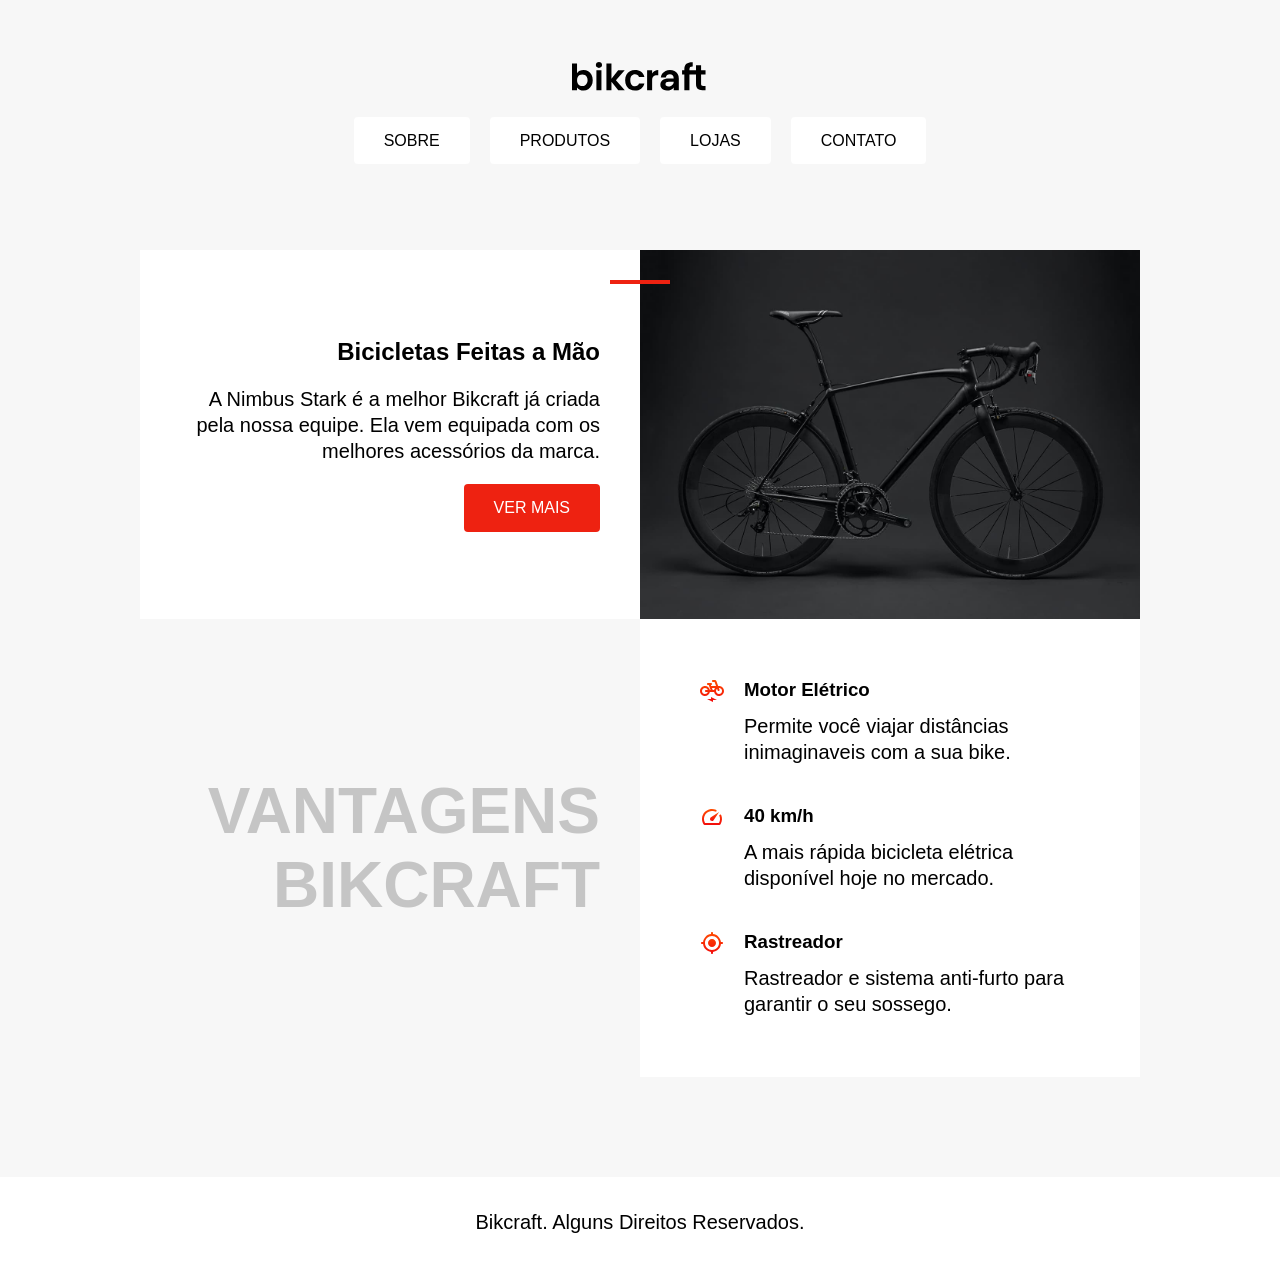
==== Project-bikcraft/index.html @ 4eceb5c4 "Add Bikcraft landing page project Add new Bikcraft landing page project with HTML structure, CSS sty" ====
<!DOCTYPE html>
<html lang="pt-br">

<head>
  <meta charset="UTF-8">
  <meta name="viewport" content="width=device-width, initial-scale=1.0">
  <meta name="author" content="Davi-src">
  <!--======= Style =======-->
  <link rel="stylesheet" href="style.css">
  <title>Bikcraft</title>
</head>

<body>

  <header>
    <div class="logo">
      <a href="#"><img src="img/bikcraft.svg" alt="logo_bikcraft"></a>
    </div>
    <nav>
      <ul class="nav-list">
        <li><a href="#">sobre</a></li>
        <li><a href="#">Produtos</a></li>
        <li><a href="#">Lojas</a></li>
        <li><a href="#">ConTatO</a></li>
      </ul>
    </nav>
  </header>

  <section class="grid">
    <div class="content">
      <span class="detalhe"></span>
      <h1>Bicicletas Feitas a Mão</h1>
      <p>
        A Nimbus Stark é a melhor Bikcraft já criada pela nossa equipe. Ela vem equipada com os melhores acessórios da marca.
      </p>

      <a href="#">VER MAIS</a>
    </div>

    <img src="img/bicicleta.jpg" alt="Bicicleta">

    <h2 class="subtitulo">
      Vantagens <br> bikcraft
    </h2>

    <div class="vantagens">
      <div class="vantagens-item">
        
          <img src="img/eletrica.svg" alt="">
          <h3>
            Motor Elétrico
          </h3>
        
        <p>
          Permite você viajar distâncias inimaginaveis com a sua bike.
        </p>
      </div>

      <div class="vantagens-item">
        
          <img src="img/velocidade.svg" alt="">
          <h3>
            40 km/h
          </h3>
        
        <p>
          A mais rápida bicicleta elétrica disponível hoje no mercado.
        </p>
      </div>

      <div class="vantagens-item">
        
          <img src="img/rastreador.svg" alt="">
          <h3>
            Rastreador
          </h3>
        
        <p>
          Rastreador e sistema anti-furto para garantir o seu sossego.
        </p>
      </div>
    </div>

  </section>

  <footer>
    <p>Bikcraft. Alguns Direitos Reservados.</p>
  </footer>

</body>

</html>
---- Project-bikcraft/style.css ----
* {
  margin: 0; padding: 0;
  box-sizing: border-box;
  outline: none;
  text-decoration: none;
  list-style: none;
}

body {
  width: 100dvw;
  height: 100dvh;
  background: #f7f7f7;
  font-family: Arial, Helvetica, sans-serif;
  display: grid;
  gap: 60px;
  justify-items: center;
}

img {
  max-width: 100%;
  display: block;
}

p{
  font-size: 20px;
  line-height: 1.3;
}

header {
  margin-top: 60px;
  width: 100%;
  display: flex;
  flex-direction: column;
  align-items: center;
}

nav {
  margin-top: 40px;
}

.nav-list {
  display: flex;
  gap: 20px;;
}

.nav-list li a {
  padding: 15px 30px;
  background-color: #fff;
  border-radius: 4px;
  color: #000;
  text-transform: uppercase;
}

/* section */
.grid {
  margin: 40px 0px;
  display: grid;
  grid-template-columns: 1fr 1fr;
  max-width: 1000px;
}

.content {
  background: #fff; 
  padding: 40px;
  text-align: right;
  display: grid;
  align-content: center;
  justify-items: end;
  gap: 20px;
  position: relative;
}

.content .detalhe {
  position: absolute;
  width: 60px;
  height: 4px;
  background: #ee2211;
  top: 30px;
  right: -30px;
}

.content a {
  padding: 15px 30px;
  background: #ee2211;
  border-radius: 4px;
  color: #fff;
  text-transform: uppercase;
}

.subtitulo {
  font-size: 64px;
  text-transform: uppercase;
  text-align: right;
  align-self: center;
  color: rgba(0, 0, 0, 0.2);
  padding: 40px;
}

.vantagens {
  background: #fff;
  padding: 40px;
}

.vantagens-item {
  display: grid;
  grid-template-columns: auto 1fr;
  gap: 10px 20px;
  padding: 20px;
}

.vantagens-item p {
  font-size: 20px;
  grid-column: 2;
}


/*fim section*/

footer {
  width: 100%;
  background: #fff;
  text-align: center;
  padding: 32px 0;
}

footer p {
  font-size: 20px;
}
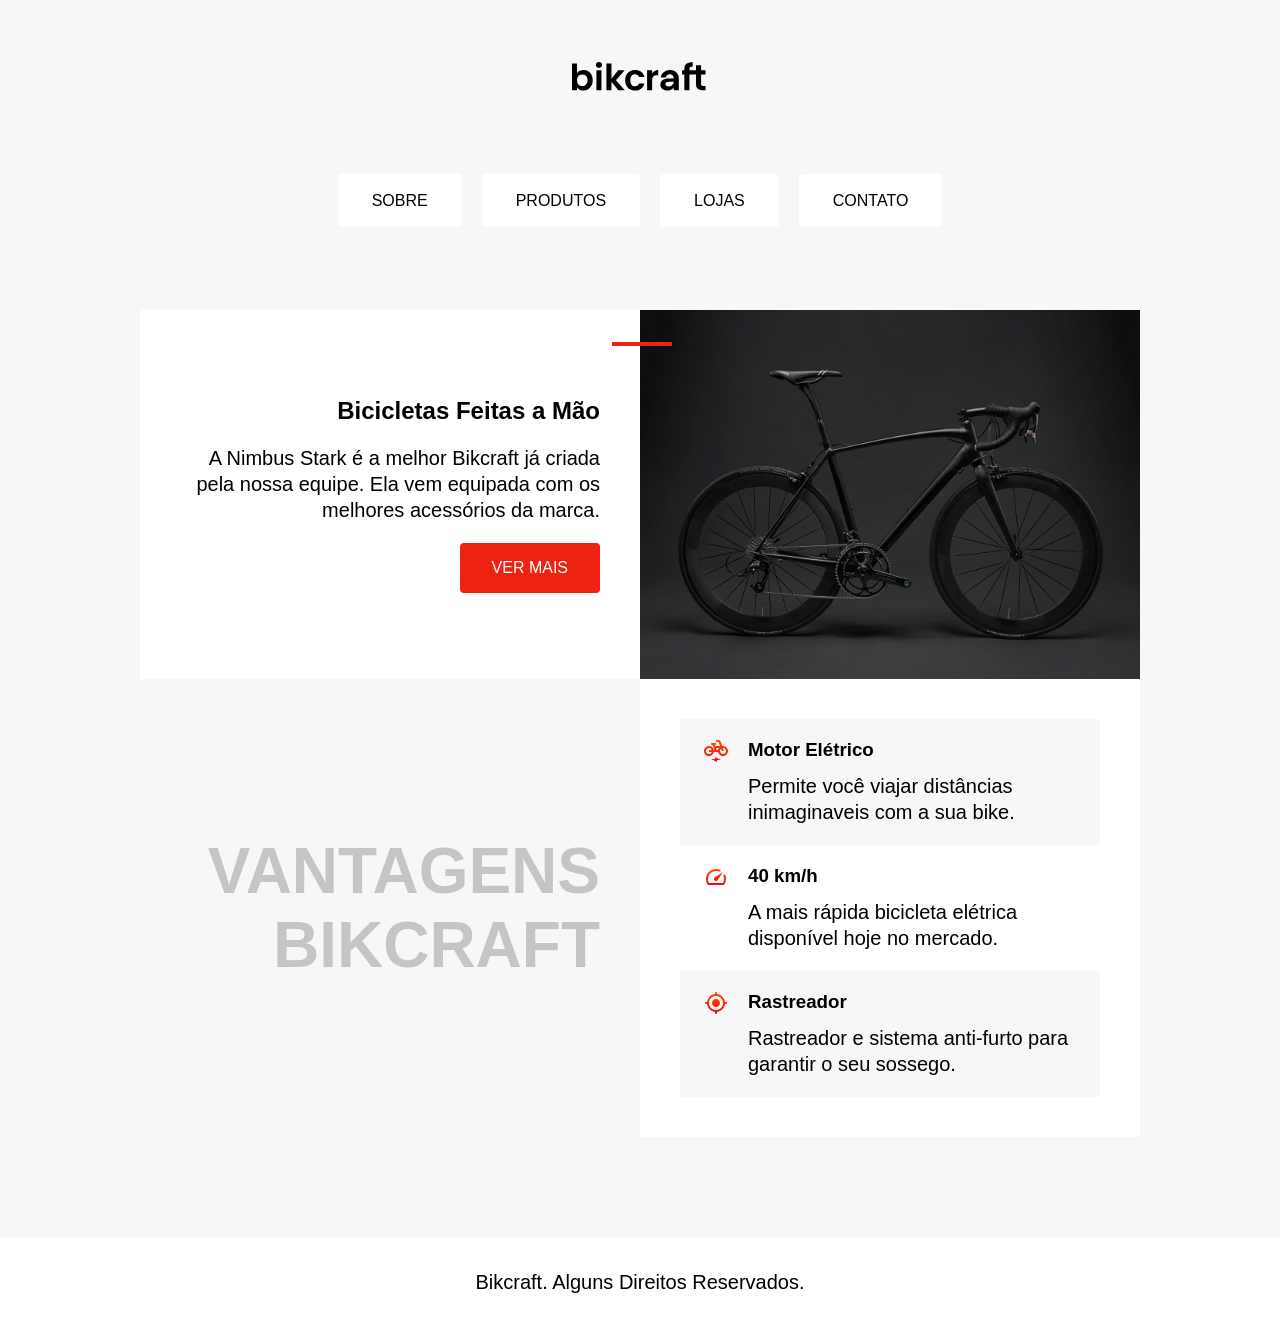
==== commit 96abdfa2: "Convert px to rem and enhance interactions Refactor CSS to use rem units instead of pixels for bette" ====
--- a/Project-bikcraft/index.html
+++ b/Project-bikcraft/index.html
@@ -28,7 +28,6 @@
 
   <section class="grid">
     <div class="content">
-      <span class="detalhe"></span>
       <h1>Bicicletas Feitas a Mão</h1>
       <p>
         A Nimbus Stark é a melhor Bikcraft já criada pela nossa equipe. Ela vem equipada com os melhores acessórios da marca.
--- a/Project-bikcraft/style.css
+++ b/Project-bikcraft/style.css
@@ -12,7 +12,7 @@
   background: #f7f7f7;
   font-family: Arial, Helvetica, sans-serif;
   display: grid;
-  gap: 60px;
+  gap: 3.75rem;
   justify-items: center;
 }
 
@@ -22,38 +22,44 @@
 }
 
 p{
-  font-size: 20px;
+  font-size: 1.25rem;
   line-height: 1.3;
 }
 
 header {
-  margin-top: 60px;
+  margin-top: 3.75rem;
   width: 100%;
   display: flex;
   flex-direction: column;
   align-items: center;
+  gap: 3.75rem;
 }
 
 nav {
-  margin-top: 40px;
+  margin-top: 2.5rem;
 }
 
 .nav-list {
   display: flex;
-  gap: 20px;;
+  gap: 1.25rem;
 }
 
 .nav-list li a {
-  padding: 15px 30px;
+  padding: 1rem 2rem;
   background-color: #fff;
   border-radius: 4px;
   color: #000;
   text-transform: uppercase;
+  border: 2px solid transparent;
+}
+
+.nav-list li a:hover {
+  border-color: #ee2211;
 }
 
 /* section */
 .grid {
-  margin: 40px 0px;
+  margin: 2.5rem 0px;
   display: grid;
   grid-template-columns: 1fr 1fr;
   max-width: 1000px;
@@ -61,55 +67,70 @@
 
 .content {
   background: #fff; 
-  padding: 40px;
+  padding: 2.5rem;
   text-align: right;
   display: grid;
   align-content: center;
   justify-items: end;
-  gap: 20px;
+  gap: 1.25rem;
   position: relative;
 }
 
-.content .detalhe {
+.content h1::before {
+  content: "";
   position: absolute;
-  width: 60px;
+  width: 3.75rem;
   height: 4px;
   background: #ee2211;
-  top: 30px;
-  right: -30px;
+  top: 2rem;
+  right: -2rem;
 }
 
 .content a {
-  padding: 15px 30px;
+  padding: 1rem 2rem;
   background: #ee2211;
   border-radius: 4px;
   color: #fff;
   text-transform: uppercase;
 }
 
+.content a:hover {
+  background: #900;
+}
+
 .subtitulo {
+  background: url(./img/onda.svg);
   font-size: 64px;
   text-transform: uppercase;
   text-align: right;
   align-self: center;
   color: rgba(0, 0, 0, 0.2);
-  padding: 40px;
+  padding: 2.5rem;
 }
 
 .vantagens {
   background: #fff;
-  padding: 40px;
+  padding: 2.5rem;
 }
 
 .vantagens-item {
   display: grid;
   grid-template-columns: auto 1fr;
-  gap: 10px 20px;
-  padding: 20px;
+  gap: 10px 1.25rem;
+  padding: 1.25rem;
+  border-left: 4px solid transparent;
+}
+
+.vantagens-item:nth-child(odd) {
+  background: #f7f7f7;
+}
+
+.vantagens-item:hover {
+  border-color: #e21;
 }
 
 .vantagens-item p {
-  font-size: 20px;
+  font-size: 1.25rem;
   grid-column: 2;
 }
 
@@ -124,5 +145,5 @@
 }
 
 footer p {
-  font-size: 20px;
+  font-size: 1.25rem;
 }
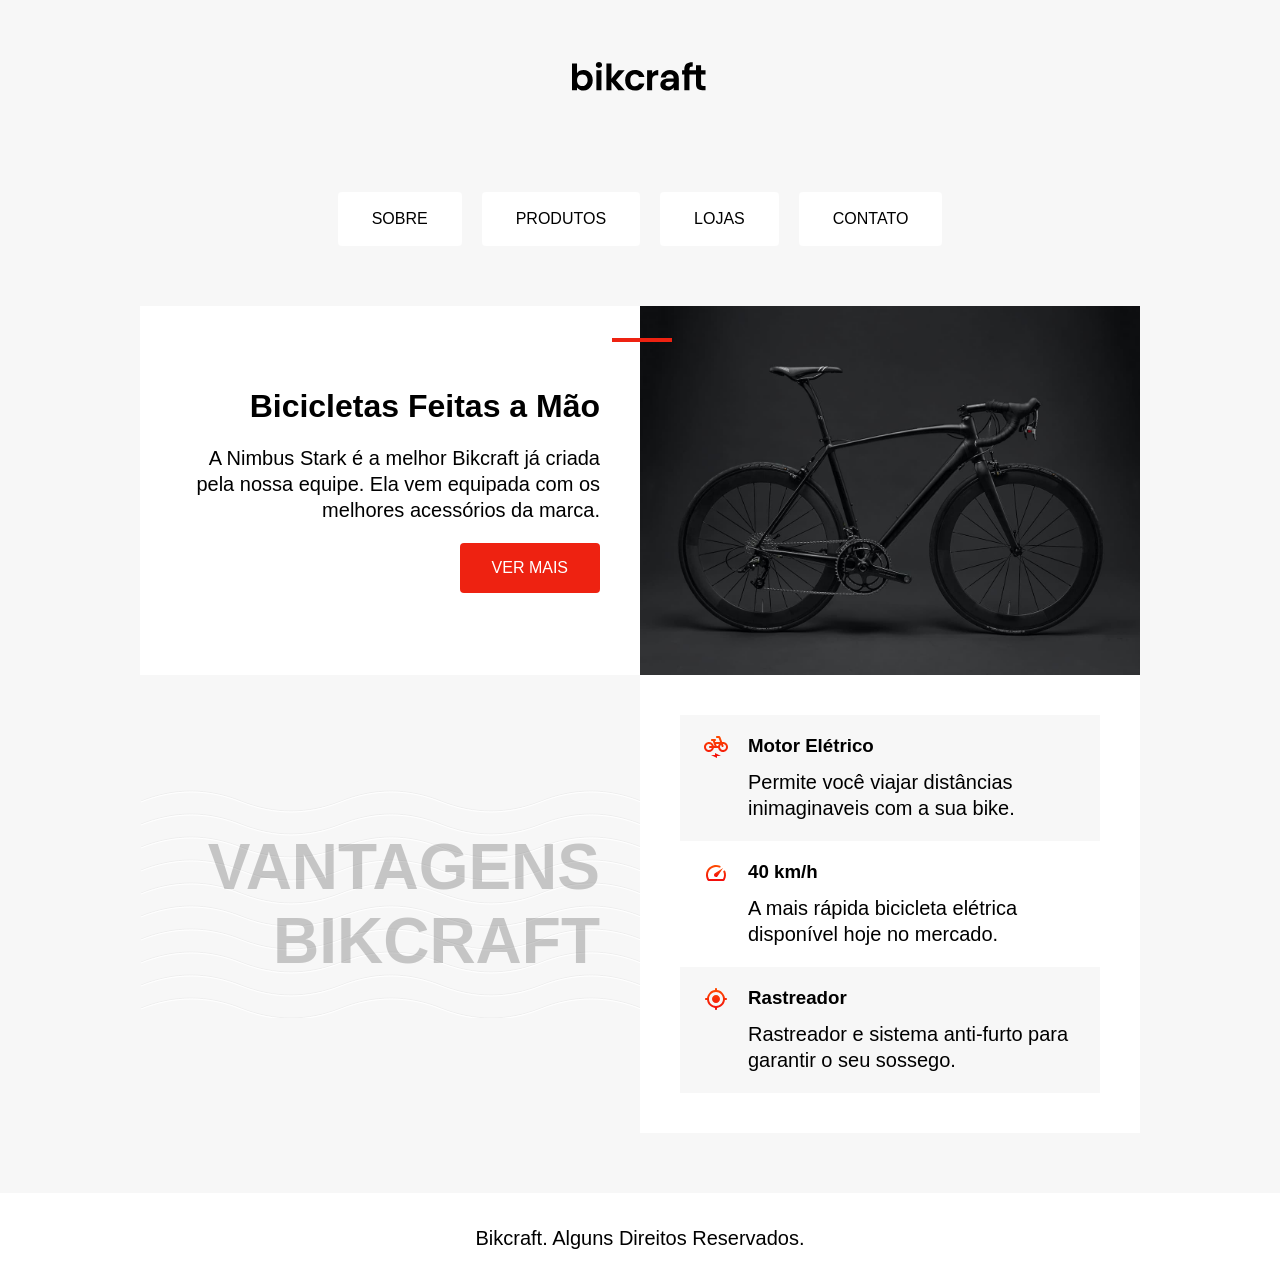
==== commit 23ef6187: "Improve semantics and add responsive design" ====
--- a/Project-bikcraft/index.html
+++ b/Project-bikcraft/index.html
@@ -12,11 +12,11 @@
 
 <body>
 
-  <header>
+  <header class="header">
     <div class="logo">
       <a href="#"><img src="img/bikcraft.svg" alt="logo_bikcraft"></a>
     </div>
-    <nav>
+    <nav aria-label="primaria">
       <ul class="nav-list">
         <li><a href="#">sobre</a></li>
         <li><a href="#">Produtos</a></li>
@@ -26,63 +26,63 @@
     </nav>
   </header>
 
-  <section class="grid">
-    <div class="content">
-      <h1>Bicicletas Feitas a Mão</h1>
-      <p>
-        A Nimbus Stark é a melhor Bikcraft já criada pela nossa equipe. Ela vem equipada com os melhores acessórios da marca.
-      </p>
+  <main>
+    <article class="content" aria-labelledby="label-introducao">
+      <div class="introducao">
+        <h1 id="label-introducao">Bicicletas Feitas a Mão</h1>
+        <p>
+          A Nimbus Stark é a melhor Bikcraft já criada pela nossa equipe. Ela vem equipada com os melhores acessórios da marca.
+        </p>
 
-      <a href="#">VER MAIS</a>
-    </div>
+        <a class="button" href="#">VER MAIS</a>
+      </div>
 
-    <img src="img/bicicleta.jpg" alt="Bicicleta">
+      <div class="introducao-cover">
+        <img src="img/bicicleta.jpg" alt="Bicicleta">
+      </div>
+    </article>
 
-    <h2 class="subtitulo">
-      Vantagens <br> bikcraft
-    </h2>
+    <article class="content conteudo-vantagem" aria-labelledby="label-vantagens">
+      <h2 class="subtitulo" id="label-vantagens">
+        Vantagens <br> bikcraft
+      </h2>
 
-    <div class="vantagens">
-      <div class="vantagens-item">
-        
+      <ul class="vantagens">
+        <li class="vantagens-item">
           <img src="img/eletrica.svg" alt="">
           <h3>
             Motor Elétrico
           </h3>
+          <p>
+            Permite você viajar distâncias inimaginaveis com a sua bike.
+          </p>
+        </li>
         
-        <p>
-          Permite você viajar distâncias inimaginaveis com a sua bike.
-        </p>
-      </div>
-
-      <div class="vantagens-item">
-        
+        <li class="vantagens-item">
           <img src="img/velocidade.svg" alt="">
           <h3>
             40 km/h
           </h3>
-        
-        <p>
-          A mais rápida bicicleta elétrica disponível hoje no mercado.
-        </p>
-      </div>
+          <p>
+            A mais rápida bicicleta elétrica disponível hoje no mercado.
+          </p>
+        </li>
 
-      <div class="vantagens-item">
-        
+        <li class="vantagens-item">
           <img src="img/rastreador.svg" alt="">
           <h3>
             Rastreador
           </h3>
-        
-        <p>
-          Rastreador e sistema anti-furto para garantir o seu sossego.
-        </p>
-      </div>
-    </div>
+          
+          <p>
+            Rastreador e sistema anti-furto para garantir o seu sossego.
+          </p>
+        </li>
+      </ul>
+    </article>
+  </main>
 
-  </section>
-
-  <footer>
+  <footer class="footer">
     <p>Bikcraft. Alguns Direitos Reservados.</p>
   </footer>
 
--- a/Project-bikcraft/style.css
+++ b/Project-bikcraft/style.css
@@ -1,4 +1,5 @@
 * {
+  font-family: Arial, Helvetica, sans-serif;
   margin: 0; padding: 0;
   box-sizing: border-box;
   outline: none;
@@ -7,13 +8,14 @@
 }
 
 body {
-  width: 100dvw;
-  height: 100dvh;
   background: #f7f7f7;
-  font-family: Arial, Helvetica, sans-serif;
-  display: grid;
+  display: grid;
+  justify-items: center;
   gap: 3.75rem;
-  justify-items: center;
+}
+
+a {
+  text-decoration: none;
 }
 
 img {
@@ -26,9 +28,8 @@
   line-height: 1.3;
 }
 
-header {
+.header {
   margin-top: 3.75rem;
-  width: 100%;
   display: flex;
   flex-direction: column;
   align-items: center;
@@ -41,10 +42,13 @@
 
 .nav-list {
   display: flex;
+  flex-wrap: wrap;
+  justify-content: center;
   gap: 1.25rem;
 }
 
-.nav-list li a {
+.nav-list a {
+  display: block;
   padding: 1rem 2rem;
   background-color: #fff;
   border-radius: 4px;
@@ -53,19 +57,18 @@
   border: 2px solid transparent;
 }
 
-.nav-list li a:hover {
-  border-color: #ee2211;
-}
-
-/* section */
-.grid {
-  margin: 2.5rem 0px;
+.nav-list a:hover {
+  border-color: #e21;
+}
+
+/* Main */
+.content {
   display: grid;
   grid-template-columns: 1fr 1fr;
   max-width: 1000px;
 }
 
-.content {
+.introducao {
   background: #fff; 
   padding: 2.5rem;
   text-align: right;
@@ -76,7 +79,11 @@
   position: relative;
 }
 
-.content h1::before {
+.introducao h1 {
+  font-size: 2rem;
+}
+
+.introducao::before {
   content: "";
   position: absolute;
   width: 3.75rem;
@@ -86,7 +93,12 @@
   right: -2rem;
 }
 
-.content a {
+.introducao img {
+  object-fit: cover;
+  height: 100%;
+}
+
+.button {
   padding: 1rem 2rem;
   background: #ee2211;
   border-radius: 4px;
@@ -94,18 +106,19 @@
   text-transform: uppercase;
 }
 
-.content a:hover {
+.button:hover {
   background: #900;
 }
 
 .subtitulo {
-  background: url(./img/onda.svg);
-  font-size: 64px;
+  background: url("./img/onda.svg");
+  font-size: 4rem;
   text-transform: uppercase;
   text-align: right;
   align-self: center;
   color: rgba(0, 0, 0, 0.2);
   padding: 2.5rem;
+  /* word-break: break-all; */
 }
 
 .vantagens {
@@ -133,10 +146,9 @@
   font-size: 1.25rem;
   grid-column: 2;
 }
-
-
-/*fim section*/
-
+/* Fim Main*/
+
+/* Footer */
 footer {
   width: 100%;
   background: #fff;
@@ -146,4 +158,54 @@
 
 footer p {
   font-size: 1.25rem;
+}
+/* Fim Footer */
+
+/* Media */
+
+@media (max-width: 1000px) {
+  .conteudo-vantagem {
+    grid-template-columns: 1fr;
+  }
+
+  .subtitulo {
+    text-align: center;
+  }
+}
+
+@media (max-width: 600px) {
+  body {
+    gap: 30px;
+    margin-top: 20px;
+  }
+
+  .header {
+    gap: 30px;
+  }
+
+  .content {
+    grid-template-columns: 1fr;
+  }
+
+  .introducao {
+    text-align: left;
+    justify-items: start;
+  }
+
+  .introducao::before {
+    display: none;
+  }
+
+  .subtitulo {
+    font-size: 3rem;
+  }
+}
+
+@media (max-width: 400px) {
+  .subtitulo {
+    font-size: 2rem;
+  }
+  p {
+    font-size: 1rem;
+  }
 }
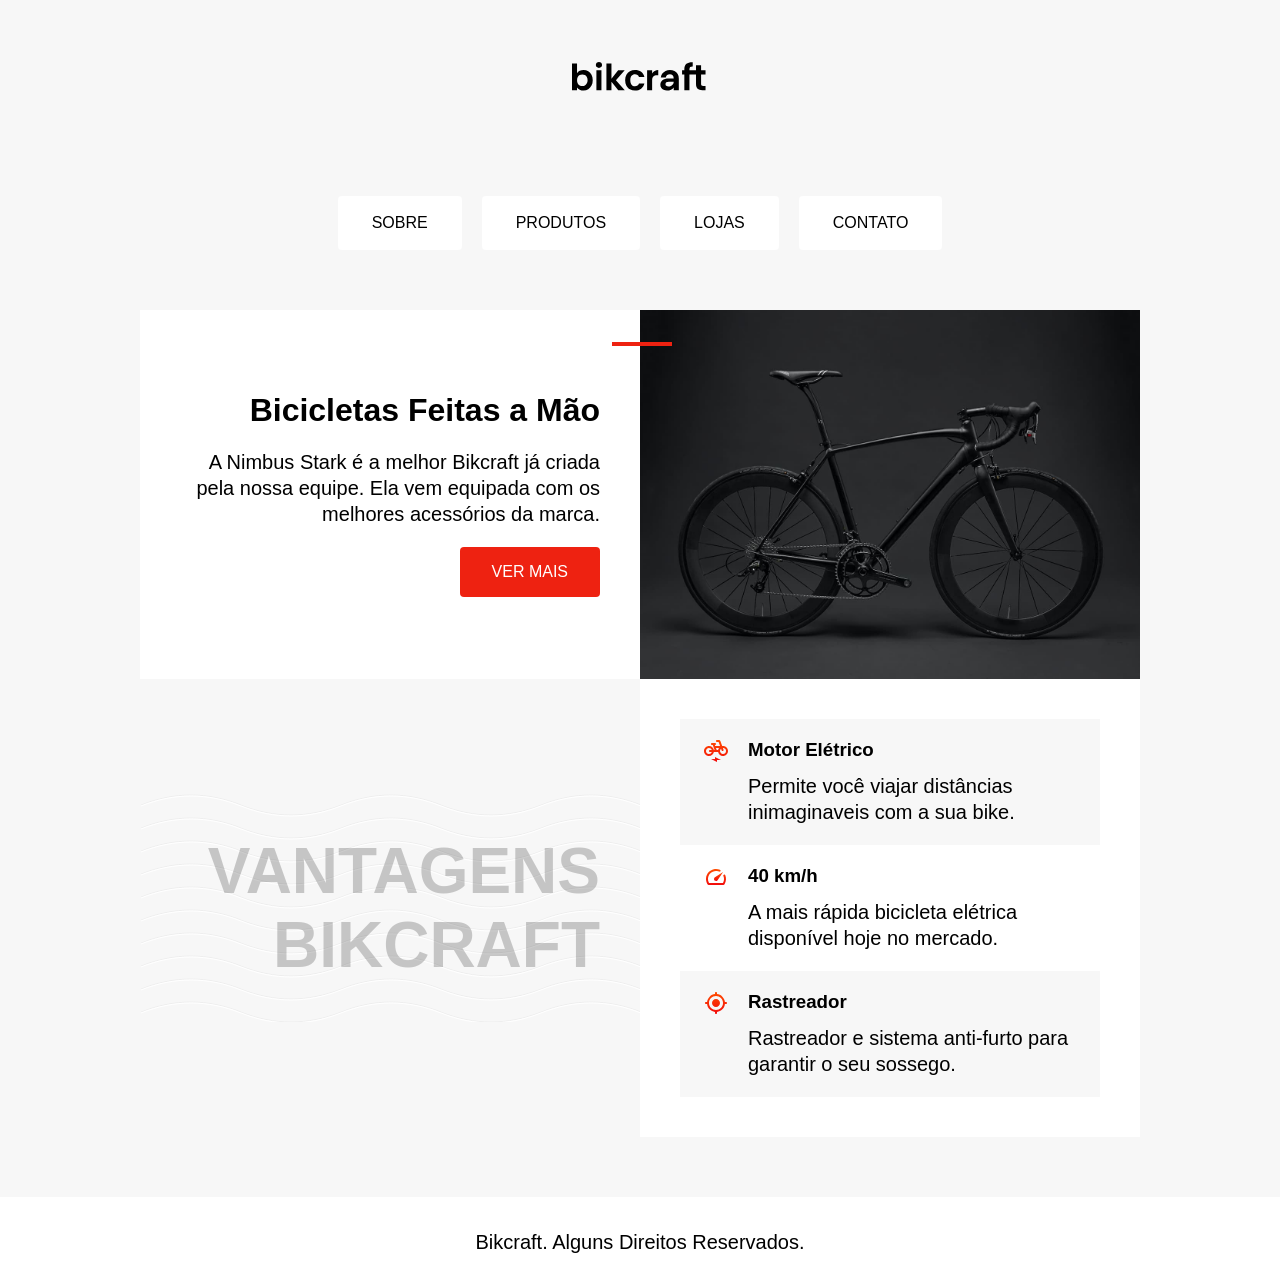
==== commit c82d088c: "dark mode layout" ====
--- a/Project-bikcraft/index.html
+++ b/Project-bikcraft/index.html
@@ -14,7 +14,11 @@
 
   <header class="header">
     <div class="logo">
-      <a href="#"><img src="img/bikcraft.svg" alt="logo_bikcraft"></a>
+      <a href="#">
+        <svg width="136" height="32" viewBox="0 0 136 32" fill="none" xmlns="http://www.w3.org/2000/svg">
+        <path d="M5.04 13.196C5.688 12.236 6.576 11.456 7.704 10.856C8.856 10.256 10.164 9.956 11.628 9.956C13.332 9.956 14.868 10.376 16.236 11.216C17.628 12.056 18.72 13.256 19.512 14.816C20.328 16.352 20.736 18.14 20.736 20.18C20.736 22.22 20.328 24.032 19.512 25.616C18.72 27.176 17.628 28.388 16.236 29.252C14.868 30.116 13.332 30.548 11.628 30.548C10.14 30.548 8.832 30.26 7.704 29.684C6.6 29.084 5.712 28.316 5.04 27.38V30.224H0V3.584H5.04V13.196ZM15.588 20.18C15.588 18.98 15.336 17.948 14.832 17.084C14.352 16.196 13.704 15.524 12.888 15.068C12.1004 14.6131 11.2055 14.377 10.296 14.384C9.384 14.384 8.52 14.624 7.704 15.104C6.912 15.56 6.264 16.232 5.76 17.12C5.28 18.008 5.04 19.052 5.04 20.252C5.04 21.452 5.28 22.496 5.76 23.384C6.264 24.272 6.912 24.956 7.704 25.436C8.52 25.892 9.384 26.12 10.296 26.12C11.232 26.12 12.096 25.88 12.888 25.4C13.704 24.92 14.352 24.236 14.832 23.348C15.336 22.46 15.588 21.404 15.588 20.18ZM26.954 7.904C26.066 7.904 25.322 7.628 24.722 7.076C24.146 6.5 23.858 5.792 23.858 4.952C23.858 4.112 24.146 3.416 24.722 2.864C25.322 2.288 26.066 2 26.954 2C27.842 2 28.574 2.288 29.15 2.864C29.75 3.416 30.05 4.112 30.05 4.952C30.05 5.792 29.75 6.5 29.15 7.076C28.574 7.628 27.842 7.904 26.954 7.904ZM29.438 10.28V30.224H24.398V10.28H29.438ZM46.226 30.224L39.458 21.728V30.224H34.418V3.584H39.458V18.74L46.154 10.28H52.706L43.922 20.288L52.778 30.224H46.226ZM53.145 20.252C53.145 18.188 53.565 16.388 54.405 14.852C55.245 13.292 56.409 12.092 57.897 11.252C59.385 10.388 61.089 9.956 63.009 9.956C65.481 9.956 67.521 10.58 69.129 11.828C70.761 13.052 71.853 14.78 72.405 17.012H66.97C66.682 16.148 66.19 15.476 65.494 14.996C64.822 14.492 63.982 14.24 62.974 14.24C61.534 14.24 60.394 14.768 59.554 15.824C58.714 16.856 58.294 18.332 58.294 20.252C58.294 22.148 58.714 23.624 59.554 24.68C60.394 25.712 61.534 26.228 62.974 26.228C65.014 26.228 66.346 25.316 66.97 23.492H72.406C71.854 25.652 70.762 27.368 69.13 28.64C67.498 29.912 65.458 30.548 63.01 30.548C61.09 30.548 59.386 30.128 57.898 29.288C56.4218 28.4362 55.2125 27.1895 54.406 25.688C53.566 24.128 53.146 22.316 53.146 20.252H53.145ZM80.138 13.376C80.756 12.3495 81.6227 11.4952 82.658 10.892C83.714 10.292 84.914 9.992 86.258 9.992V15.284H84.926C83.342 15.284 82.142 15.656 81.326 16.4C80.534 17.144 80.138 18.44 80.138 20.288V30.224H75.098V10.28H80.138V13.376ZM101.712 27.38C101.16 28.292 100.26 29.06 99.012 29.684C97.764 30.284 96.42 30.584 94.98 30.584C93.732 30.584 92.604 30.332 91.596 29.828C90.588 29.324 89.796 28.628 89.22 27.74C88.644 26.852 88.356 25.832 88.356 24.68C88.356 22.832 89.04 21.32 90.408 20.144C91.8 18.968 93.876 18.38 96.636 18.38H101.712C101.664 17.108 101.292 16.1 100.596 15.356C99.924 14.588 98.988 14.204 97.788 14.204C96.732 14.204 95.856 14.492 95.16 15.068C94.464 15.62 94.02 16.4 93.828 17.408H88.788C89.028 15.968 89.544 14.684 90.336 13.556C91.1449 12.41 92.2362 11.4923 93.504 10.892C94.824 10.244 96.3 9.92 97.932 9.92C99.612 9.92 101.124 10.268 102.468 10.964C103.803 11.6289 104.916 12.6669 105.672 13.952C106.44 15.248 106.824 16.772 106.824 18.524V30.224H101.712V27.38ZM96.456 26.516C97.296 26.516 98.112 26.336 98.904 25.976C99.72 25.616 100.392 25.076 100.92 24.356C101.448 23.636 101.712 22.784 101.712 21.8V21.656H96.924C95.772 21.656 94.908 21.884 94.332 22.34C93.78 22.796 93.504 23.396 93.504 24.14C93.504 24.86 93.756 25.436 94.26 25.868C94.788 26.3 95.52 26.516 96.456 26.516ZM117.453 14.42V30.224H112.341V14.42H110.073V10.28H112.341V9.272C112.341 6.824 113.037 5.024 114.429 3.872C115.821 2.72 117.921 2.18 120.729 2.252V6.5C119.505 6.476 118.653 6.68 118.173 7.112C117.693 7.544 117.453 8.324 117.453 9.452V10.28H124.003V5.348H129.079V10.28H133.543V14.42H129.079V24.068C129.079 24.74 129.235 25.232 129.547 25.544C129.883 25.832 130.435 25.976 131.203 25.976H133.543V30.224H130.375C126.127 30.224 124.003 28.16 124.003 24.032V14.42H117.453Z" fill="var(--texto)"/>
+        </svg>
+      </a>
     </div>
     <nav aria-label="primaria">
       <ul class="nav-list">
@@ -57,7 +61,7 @@
             Permite você viajar distâncias inimaginaveis com a sua bike.
           </p>
         </li>
-        
+
         <li class="vantagens-item">
           <img src="img/velocidade.svg" alt="">
           <h3>
@@ -73,7 +77,7 @@
           <h3>
             Rastreador
           </h3>
-          
+
           <p>
             Rastreador e sistema anti-furto para garantir o seu sossego.
           </p>
--- a/Project-bikcraft/style.css
+++ b/Project-bikcraft/style.css
@@ -1,3 +1,23 @@
+:root {
+  --cor-primaria: #e21;
+  --cor-primaria-escura: #900;
+  --fundo-1: #f7f7f7;
+  --fundo-2: #ffffff;
+  --texto: #000000;
+  --subtitulo: rgba(0, 0, 0, 0.2);
+  --onda: url("./img/onda-clara.svg");
+}
+
+@media (prefers-color-scheme: dark) {
+  :root {
+    --fundo-1: #111111;
+    --fundo-2: #000000;
+    --texto: #ffffff;
+    --subtitulo: rgba(255, 255, 255, 0.2);
+    --onda: url("./img/onda-escura.svg");
+  }
+}
+
 * {
   font-family: Arial, Helvetica, sans-serif;
   margin: 0; padding: 0;
@@ -8,7 +28,7 @@
 }
 
 body {
-  background: #f7f7f7;
+  background: var(--fundo-1);
   display: grid;
   justify-items: center;
   gap: 3.75rem;
@@ -26,6 +46,7 @@
 p{
   font-size: 1.25rem;
   line-height: 1.3;
+  color: var(--texto);
 }
 
 .header {
@@ -50,15 +71,15 @@
 .nav-list a {
   display: block;
   padding: 1rem 2rem;
-  background-color: #fff;
+  background-color: var(--fundo-2);
   border-radius: 4px;
-  color: #000;
+  color: var(--texto);
   text-transform: uppercase;
   border: 2px solid transparent;
 }
 
 .nav-list a:hover {
-  border-color: #e21;
+  border-color: var(--cor-primaria);
 }
 
 /* Main */
@@ -69,7 +90,7 @@
 }
 
 .introducao {
-  background: #fff; 
+  background: var(--fundo-2); 
   padding: 2.5rem;
   text-align: right;
   display: grid;
@@ -81,6 +102,7 @@
 
 .introducao h1 {
   font-size: 2rem;
+  color: var(--texto);
 }
 
 .introducao::before {
@@ -88,7 +110,7 @@
   position: absolute;
   width: 3.75rem;
   height: 4px;
-  background: #ee2211;
+  background: var(--cor-primaria);
   top: 2rem;
   right: -2rem;
 }
@@ -100,30 +122,31 @@
 
 .button {
   padding: 1rem 2rem;
-  background: #ee2211;
+  background: var(--cor-primaria);
   border-radius: 4px;
   color: #fff;
   text-transform: uppercase;
 }
 
 .button:hover {
-  background: #900;
+  background: var(--cor-primaria-escura);
 }
 
 .subtitulo {
-  background: url("./img/onda.svg");
+  background: var(--onda);
   font-size: 4rem;
   text-transform: uppercase;
   text-align: right;
   align-self: center;
-  color: rgba(0, 0, 0, 0.2);
+  color: var(--subtitulo);
   padding: 2.5rem;
   /* word-break: break-all; */
 }
 
 .vantagens {
-  background: #fff;
+  background: var(--fundo-2);
   padding: 2.5rem;
+  color: var(--texto);
 }
 
 .vantagens-item {
@@ -135,11 +158,11 @@
 }
 
 .vantagens-item:nth-child(odd) {
-  background: #f7f7f7;
+  background: var(--fundo-1);
 }
 
 .vantagens-item:hover {
-  border-color: #e21;
+  border-color: var(--cor-primaria);
 }
 
 .vantagens-item p {
@@ -151,7 +174,7 @@
 /* Footer */
 footer {
   width: 100%;
-  background: #fff;
+  background: var(--fundo-2);
   text-align: center;
   padding: 32px 0;
 }
